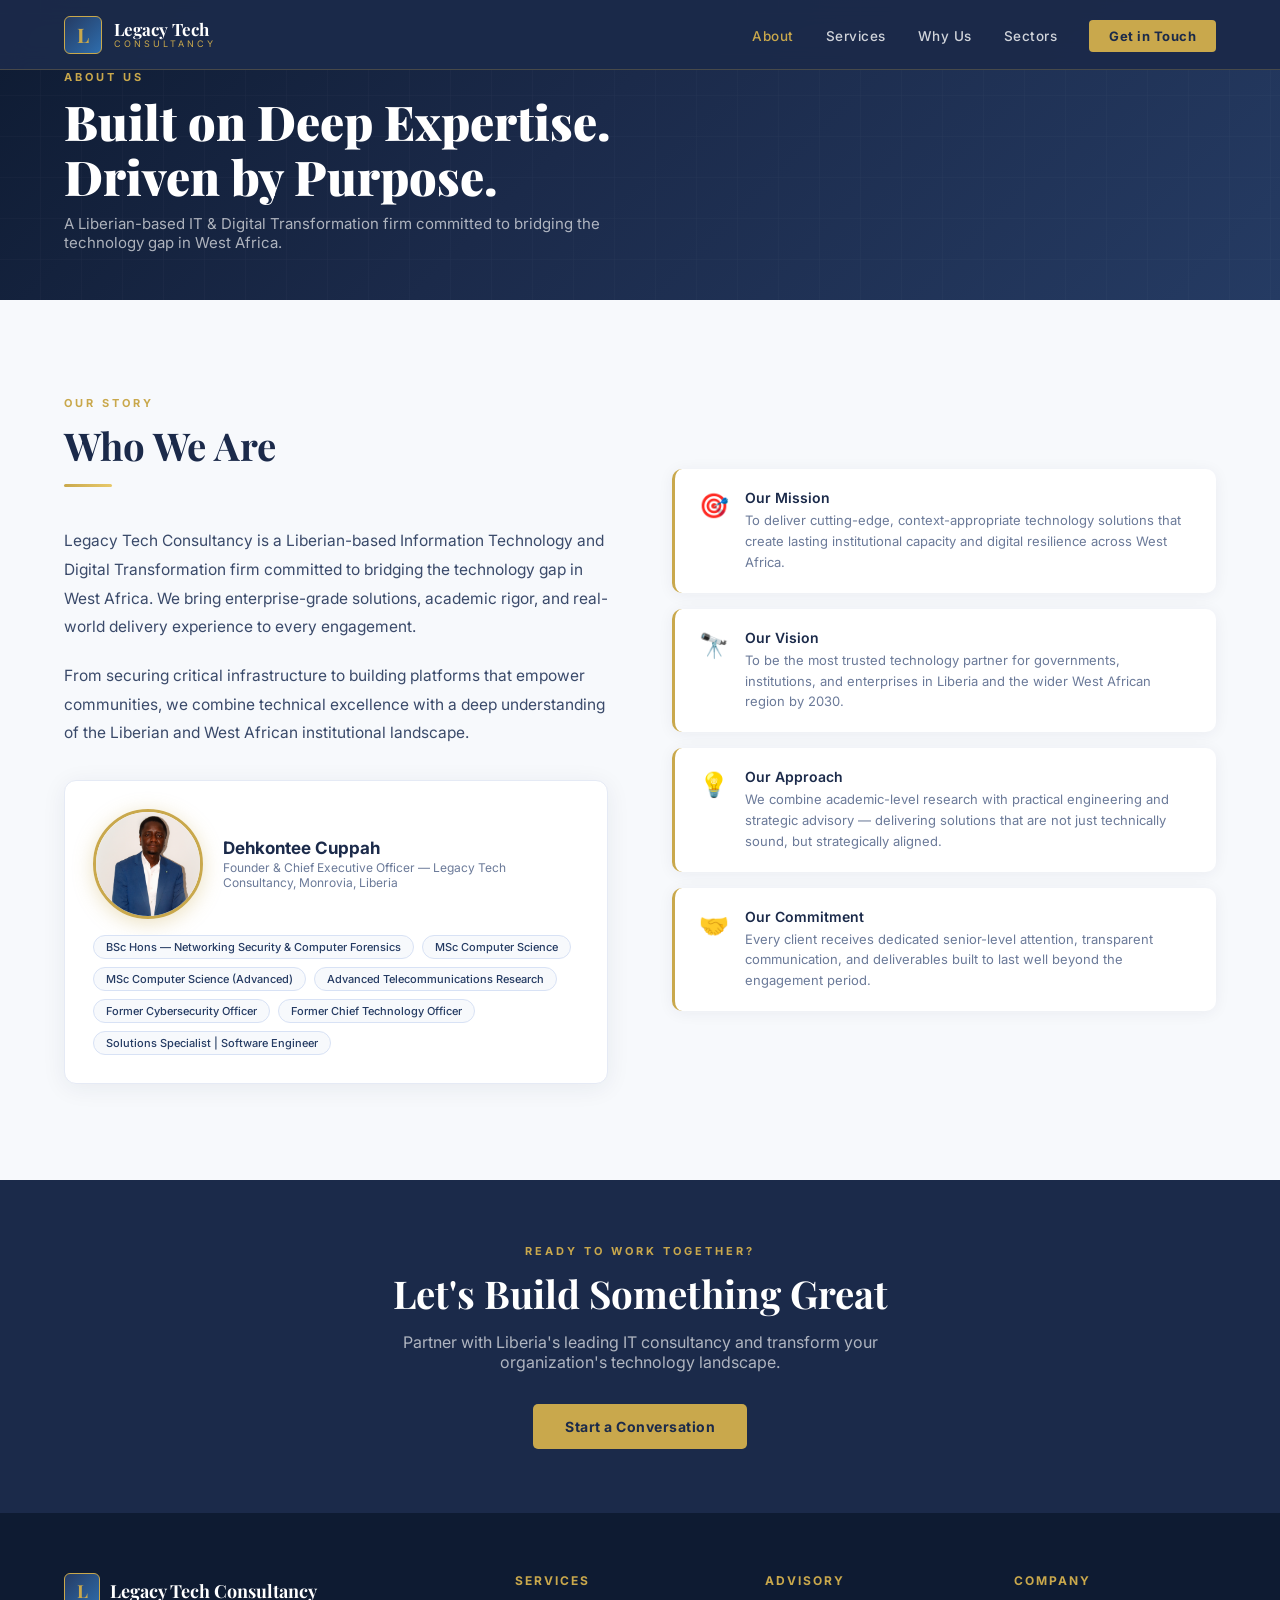
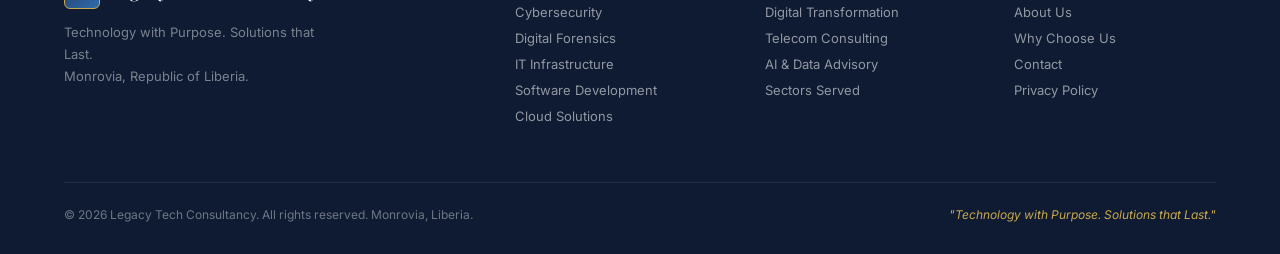
==== about.html @ e933776c "Initial website build — Legacy Tech Consultancy" ====
<!DOCTYPE html>
<html lang="en">
<head>
  <meta charset="UTF-8"/>
  <meta name="viewport" content="width=device-width, initial-scale=1.0"/>
  <title>About Us | Legacy Tech Consultancy</title>
  <link rel="stylesheet" href="assets/css/styles.css"/>
</head>
<body>

<!-- NAV -->
<nav>
  <a href="index.html" class="nav-logo">
    <div class="nav-logo-icon">L</div>
    <div class="nav-logo-text">
      <div class="brand">Legacy Tech</div>
      <div class="sub">Consultancy</div>
    </div>
  </a>
  <ul class="nav-links">
    <li><a href="about.html" class="active">About</a></li>
    <li><a href="services.html">Services</a></li>
    <li><a href="why-us.html">Why Us</a></li>
    <li><a href="sectors.html">Sectors</a></li>
    <li><a href="contact.html" class="nav-cta">Get in Touch</a></li>
  </ul>
  <div class="hamburger" onclick="toggleMenu()">
    <span></span><span></span><span></span>
  </div>
</nav>

<!-- PAGE HEADER -->
<div class="page-header">
  <div class="page-header-inner">
    <div class="page-header-tag">About Us</div>
    <h1>Built on Deep Expertise.<br/>Driven by Purpose.</h1>
    <p>A Liberian-based IT &amp; Digital Transformation firm committed to bridging the technology gap in West Africa.</p>
  </div>
</div>

<!-- ABOUT SECTION -->
<section id="about">
  <div class="section-inner">
    <div class="about-grid">
      <div class="about-left fade-up">
        <div class="section-tag">Our Story</div>
        <h2>Who We Are</h2>
        <div class="gold-line"></div>
        <p class="about-text">Legacy Tech Consultancy is a Liberian-based Information Technology and Digital Transformation firm committed to bridging the technology gap in West Africa. We bring enterprise-grade solutions, academic rigor, and real-world delivery experience to every engagement.</p>
        <p class="about-text">From securing critical infrastructure to building platforms that empower communities, we combine technical excellence with a deep understanding of the Liberian and West African institutional landscape.</p>

        <!-- FOUNDER CARD -->
        <div class="founder-card">
          <div class="founder-header">
            <img src="assets/images/founder.jpg" alt="Dehkontee Cuppah" class="founder-photo"/>
            <div>
              <div class="founder-name">Dehkontee Cuppah</div>
              <div class="founder-title">Founder &amp; Chief Executive Officer — Legacy Tech Consultancy, Monrovia, Liberia</div>
            </div>
          </div>
          <div class="credentials">
            <span class="cred-badge">BSc Hons — Networking Security &amp; Computer Forensics</span>
            <span class="cred-badge">MSc Computer Science</span>
            <span class="cred-badge">MSc Computer Science (Advanced)</span>
            <span class="cred-badge">Advanced Telecommunications Research</span>
            <span class="cred-badge">Former Cybersecurity Officer</span>
            <span class="cred-badge">Former Chief Technology Officer</span>
            <span class="cred-badge">Solutions Specialist | Software Engineer</span>
          </div>
        </div>
      </div>

      <div class="about-right fade-up">
        <div class="value-card">
          <div class="value-icon">🎯</div>
          <div>
            <div class="value-title">Our Mission</div>
            <div class="value-desc">To deliver cutting-edge, context-appropriate technology solutions that create lasting institutional capacity and digital resilience across West Africa.</div>
          </div>
        </div>
        <div class="value-card">
          <div class="value-icon">🔭</div>
          <div>
            <div class="value-title">Our Vision</div>
            <div class="value-desc">To be the most trusted technology partner for governments, institutions, and enterprises in Liberia and the wider West African region by 2030.</div>
          </div>
        </div>
        <div class="value-card">
          <div class="value-icon">💡</div>
          <div>
            <div class="value-title">Our Approach</div>
            <div class="value-desc">We combine academic-level research with practical engineering and strategic advisory — delivering solutions that are not just technically sound, but strategically aligned.</div>
          </div>
        </div>
        <div class="value-card">
          <div class="value-icon">🤝</div>
          <div>
            <div class="value-title">Our Commitment</div>
            <div class="value-desc">Every client receives dedicated senior-level attention, transparent communication, and deliverables built to last well beyond the engagement period.</div>
          </div>
        </div>
      </div>
    </div>
  </div>
</section>

<!-- CTA STRIP -->
<section style="background:var(--navy);padding:64px 5%;text-align:center;">
  <div class="section-inner">
    <div style="font-size:11px;font-weight:700;color:var(--gold);letter-spacing:3px;text-transform:uppercase;margin-bottom:12px;">Ready to Work Together?</div>
    <h2 style="color:#fff;margin-bottom:16px;">Let's Build Something Great</h2>
    <p style="color:rgba(255,255,255,0.65);font-size:16px;max-width:520px;margin:0 auto 32px;">Partner with Liberia's leading IT consultancy and transform your organization's technology landscape.</p>
    <a href="contact.html" class="btn-primary">Start a Conversation</a>
  </div>
</section>

<!-- FOOTER -->
<footer>
  <div class="footer-inner">
    <div class="footer-top">
      <div class="footer-brand">
        <div style="display:flex;align-items:center;gap:10px;margin-bottom:8px;">
          <div style="width:36px;height:36px;background:linear-gradient(135deg,var(--navy2),var(--blue));border:1.5px solid var(--gold);border-radius:6px;display:flex;align-items:center;justify-content:center;font-family:'Playfair Display',serif;font-size:18px;font-weight:700;color:var(--gold);">L</div>
          <div style="font-family:'Playfair Display',serif;font-size:18px;font-weight:700;color:#fff;">Legacy Tech Consultancy</div>
        </div>
        <div class="tagline">Technology with Purpose. Solutions that Last.<br/>Monrovia, Republic of Liberia.</div>
      </div>
      <div class="footer-col">
        <h4>Services</h4>
        <a href="services.html">Cybersecurity</a>
        <a href="services.html">Digital Forensics</a>
        <a href="services.html">IT Infrastructure</a>
        <a href="services.html">Software Development</a>
        <a href="services.html">Cloud Solutions</a>
      </div>
      <div class="footer-col">
        <h4>Advisory</h4>
        <a href="services.html">Digital Transformation</a>
        <a href="services.html">Telecom Consulting</a>
        <a href="services.html">AI &amp; Data Advisory</a>
        <a href="sectors.html">Sectors Served</a>
      </div>
      <div class="footer-col">
        <h4>Company</h4>
        <a href="about.html">About Us</a>
        <a href="why-us.html">Why Choose Us</a>
        <a href="contact.html">Contact</a>
        <a href="#">Privacy Policy</a>
      </div>
    </div>
    <div class="footer-bottom">
      <div class="copy">&copy; 2026 Legacy Tech Consultancy. All rights reserved. Monrovia, Liberia.</div>
      <div style="color:var(--gold);font-size:12px;font-style:italic;">"Technology with Purpose. Solutions that Last."</div>
    </div>
  </div>
</footer>

<script src="assets/js/main.js"></script>
</body>
</html>
---- assets/css/styles.css ----
/* ============================================================
   LEGACY TECH CONSULTANCY — SHARED STYLESHEET
   ============================================================ */

@import url('https://fonts.googleapis.com/css2?family=Playfair+Display:wght@400;600;700;900&family=Inter:wght@300;400;500;600;700&display=swap');

:root {
  --navy:    #1B2A4A;
  --navy2:   #253B63;
  --gold:    #C9A84C;
  --gold2:   #E8C96A;
  --blue:    #2E6DAD;
  --blue2:   #4A90D9;
  --white:   #FFFFFF;
  --offwhite:#F7F9FC;
  --gray:    #6B7A99;
  --dark:    #0E1B32;
  --text:    #1A2540;
}

*  { margin: 0; padding: 0; box-sizing: border-box; }
html { scroll-behavior: smooth; }
body { font-family: 'Inter', sans-serif; color: var(--text); background: #fff; overflow-x: hidden; }

/* ── NAV ──────────────────────────────────────────────────── */
nav {
  position: fixed; top: 0; left: 0; right: 0; z-index: 999;
  padding: 0 5%;
  background: rgba(27,42,74,0.97);
  backdrop-filter: blur(12px);
  display: flex; align-items: center; justify-content: space-between;
  height: 70px;
  border-bottom: 1px solid rgba(201,168,76,0.25);
}
.nav-logo { display: flex; align-items: center; gap: 12px; text-decoration: none; }
.nav-logo-icon {
  width: 38px; height: 38px;
  background: linear-gradient(135deg, var(--navy2), var(--blue));
  border: 1.5px solid var(--gold); border-radius: 6px;
  display: flex; align-items: center; justify-content: center;
  font-family: 'Playfair Display', serif; font-size: 20px; font-weight: 700; color: var(--gold);
}
.nav-logo-text .brand { font-family: 'Playfair Display', serif; font-size: 17px; font-weight: 700; color: #fff; line-height: 1.1; }
.nav-logo-text .sub { font-size: 9px; letter-spacing: 3px; color: var(--gold); text-transform: uppercase; }
.nav-links { display: flex; align-items: center; gap: 32px; list-style: none; }
.nav-links a { color: rgba(255,255,255,0.8); text-decoration: none; font-size: 13.5px; font-weight: 500; letter-spacing: 0.5px; transition: color 0.2s; }
.nav-links a:hover, .nav-links a.active { color: var(--gold); }
.nav-cta { background: var(--gold); color: var(--navy) !important; padding: 8px 20px; border-radius: 4px; font-weight: 700 !important; font-size: 13px !important; }
.nav-cta:hover { background: var(--gold2) !important; color: var(--navy) !important; }
.hamburger { display: none; flex-direction: column; gap: 5px; cursor: pointer; padding: 5px; }
.hamburger span { width: 24px; height: 2px; background: #fff; border-radius: 2px; transition: 0.3s; }

/* ── PAGE HEADER (inner pages) ───────────────────────────── */
.page-header {
  min-height: 240px;
  background: linear-gradient(135deg, var(--dark) 0%, var(--navy) 45%, var(--navy2) 100%);
  display: flex; align-items: flex-end;
  padding: 0 5% 48px;
  padding-top: 70px;
  position: relative; overflow: hidden;
}
.page-header::before {
  content: '';
  position: absolute; inset: 0; opacity: 0.04;
  background-image:
    repeating-linear-gradient(0deg, transparent, transparent 40px, rgba(255,255,255,0.5) 40px, rgba(255,255,255,0.5) 41px),
    repeating-linear-gradient(90deg, transparent, transparent 40px, rgba(255,255,255,0.5) 40px, rgba(255,255,255,0.5) 41px);
}
.page-header-inner { max-width: 1200px; margin: 0 auto; width: 100%; position: relative; z-index: 2; }
.page-header-tag { font-size: 11px; font-weight: 700; color: var(--gold); letter-spacing: 3px; text-transform: uppercase; margin-bottom: 10px; }
.page-header h1 { font-family: 'Playfair Display', serif; font-size: clamp(28px, 4vw, 48px); font-weight: 900; color: #fff; line-height: 1.15; }
.page-header p { font-size: 15px; color: rgba(255,255,255,0.65); margin-top: 10px; max-width: 560px; }

/* ── HERO (homepage) ──────────────────────────────────────── */
#hero {
  min-height: 100vh;
  background: linear-gradient(135deg, var(--dark) 0%, var(--navy) 45%, var(--navy2) 100%);
  display: flex; align-items: center;
  position: relative; overflow: hidden;
  padding-top: 70px;
}
.hero-bg-pattern {
  position: absolute; inset: 0; opacity: 0.04;
  background-image:
    repeating-linear-gradient(0deg, transparent, transparent 40px, rgba(255,255,255,0.5) 40px, rgba(255,255,255,0.5) 41px),
    repeating-linear-gradient(90deg, transparent, transparent 40px, rgba(255,255,255,0.5) 40px, rgba(255,255,255,0.5) 41px);
}
.hero-glow  { position: absolute; top: -20%; right: -10%; width: 60%; height: 100%; background: radial-gradient(ellipse at center, rgba(74,144,217,0.15) 0%, transparent 70%); pointer-events: none; }
.hero-glow2 { position: absolute; bottom: -20%; left: -5%; width: 40%; height: 70%; background: radial-gradient(ellipse at center, rgba(201,168,76,0.08) 0%, transparent 70%); pointer-events: none; }
.hero-content { position: relative; z-index: 2; max-width: 1200px; margin: 0 auto; padding: 0 5%; display: grid; grid-template-columns: 1fr 1fr; gap: 60px; align-items: center; }
.hero-tag { display: inline-flex; align-items: center; gap: 8px; background: rgba(201,168,76,0.15); border: 1px solid rgba(201,168,76,0.4); border-radius: 20px; padding: 6px 16px; margin-bottom: 24px; }
.hero-tag span { font-size: 11px; font-weight: 600; color: var(--gold); letter-spacing: 2px; text-transform: uppercase; }
.hero-tag::before { content: ''; width: 6px; height: 6px; background: var(--gold); border-radius: 50%; animation: pulse 2s infinite; }
@keyframes pulse { 0%,100%{opacity:1;} 50%{opacity:0.4;} }
h1.hero-h1 { font-family: 'Playfair Display', serif; font-size: clamp(36px, 4.5vw, 58px); font-weight: 900; color: #fff; line-height: 1.15; margin-bottom: 20px; }
h1.hero-h1 .accent { color: var(--gold); }
.hero-desc { font-size: 16px; color: rgba(255,255,255,0.7); line-height: 1.75; margin-bottom: 36px; max-width: 520px; }
.hero-buttons { display: flex; gap: 16px; flex-wrap: wrap; }
.btn-primary { background: var(--gold); color: var(--navy); padding: 14px 32px; border-radius: 5px; text-decoration: none; font-weight: 700; font-size: 14px; letter-spacing: 0.5px; transition: all 0.25s; border: none; cursor: pointer; display: inline-block; }
.btn-primary:hover { background: var(--gold2); transform: translateY(-2px); box-shadow: 0 8px 24px rgba(201,168,76,0.35); }
.btn-secondary { background: transparent; color: #fff; padding: 14px 32px; border-radius: 5px; text-decoration: none; font-weight: 600; font-size: 14px; border: 1.5px solid rgba(255,255,255,0.4); transition: all 0.25s; display: inline-block; }
.btn-secondary:hover { border-color: var(--gold); color: var(--gold); }
.hero-stats { display: grid; grid-template-columns: repeat(3,1fr); gap: 24px; margin-top: 48px; }
.stat { text-align: center; }
.stat-num { font-family: 'Playfair Display', serif; font-size: 36px; font-weight: 700; color: var(--gold); line-height: 1; }
.stat-label { font-size: 11px; color: rgba(255,255,255,0.55); letter-spacing: 1.5px; text-transform: uppercase; margin-top: 4px; }
.hero-visual { position: relative; }
.hero-card { background: rgba(255,255,255,0.05); border: 1px solid rgba(255,255,255,0.12); border-radius: 16px; padding: 32px; backdrop-filter: blur(10px); }
.hero-card-title { font-size: 13px; color: var(--gold); font-weight: 600; letter-spacing: 2px; text-transform: uppercase; margin-bottom: 20px; }
.service-pill { display: flex; align-items: center; gap: 12px; padding: 12px 16px; background: rgba(255,255,255,0.04); border: 1px solid rgba(255,255,255,0.08); border-radius: 8px; margin-bottom: 10px; transition: all 0.2s; }
.service-pill:hover { background: rgba(201,168,76,0.1); border-color: rgba(201,168,76,0.3); }
.pill-icon { width: 32px; height: 32px; border-radius: 6px; display: flex; align-items: center; justify-content: center; font-size: 16px; flex-shrink: 0; }
.pill-name { font-size: 13px; font-weight: 500; color: rgba(255,255,255,0.85); }
.pill-badge { margin-left: auto; font-size: 10px; background: rgba(201,168,76,0.2); color: var(--gold); padding: 2px 8px; border-radius: 10px; font-weight: 600; }

/* ── SECTION SHARED ───────────────────────────────────────── */
section { padding: 96px 5%; }
.section-inner { max-width: 1200px; margin: 0 auto; }
.section-tag { font-size: 11px; font-weight: 700; color: var(--gold); letter-spacing: 3px; text-transform: uppercase; margin-bottom: 12px; }
h2 { font-family: 'Playfair Display', serif; font-size: clamp(28px, 3vw, 40px); font-weight: 700; color: var(--navy); line-height: 1.2; margin-bottom: 16px; }
.section-intro { font-size: 16px; color: var(--gray); line-height: 1.75; max-width: 600px; }
.gold-line { width: 48px; height: 3px; background: linear-gradient(90deg, var(--gold), var(--gold2)); border-radius: 2px; margin: 16px 0 40px; }

/* ── ABOUT ────────────────────────────────────────────────── */
#about { background: var(--offwhite); }
.about-grid { display: grid; grid-template-columns: 1fr 1fr; gap: 64px; align-items: center; }
.about-left h2 { margin-bottom: 0; }
.about-text { font-size: 15.5px; color: #3A4A6A; line-height: 1.85; margin-bottom: 20px; }
.founder-card { background: #fff; border-radius: 12px; padding: 28px; border: 1px solid #E5EAF5; box-shadow: 0 4px 24px rgba(27,42,74,0.07); margin-top: 32px; }
.founder-header { display: flex; align-items: center; gap: 20px; margin-bottom: 16px; }
.founder-photo {
  width: 110px; height: 110px;
  border-radius: 50%;
  object-fit: cover;
  object-position: center top;
  border: 3px solid var(--gold);
  box-shadow: 0 4px 20px rgba(201,168,76,0.35);
  flex-shrink: 0;
}
.founder-name { font-weight: 700; color: var(--navy); font-size: 17px; }
.founder-title { font-size: 12px; color: var(--gray); margin-top: 2px; }
.credentials { display: flex; flex-wrap: wrap; gap: 8px; margin-top: 12px; }
.cred-badge { background: var(--offwhite); border: 1px solid #D8E2F5; border-radius: 20px; padding: 4px 12px; font-size: 11px; color: var(--navy2); font-weight: 500; }
.about-right { display: flex; flex-direction: column; gap: 16px; }
.value-card { background: #fff; border-radius: 10px; padding: 20px 24px; border-left: 3px solid var(--gold); box-shadow: 0 2px 16px rgba(27,42,74,0.06); display: flex; gap: 16px; align-items: flex-start; }
.value-icon { font-size: 24px; flex-shrink: 0; margin-top: 2px; }
.value-title { font-weight: 600; color: var(--navy); font-size: 14px; margin-bottom: 4px; }
.value-desc { font-size: 13px; color: var(--gray); line-height: 1.6; }

/* ── SERVICES ─────────────────────────────────────────────── */
#services { background: #fff; }
.services-grid { display: grid; grid-template-columns: repeat(auto-fill, minmax(260px, 1fr)); gap: 16px; }
.service-card { background: #fff; border-radius: 10px; padding: 20px 22px; border: 1px solid #E5EAF5; box-shadow: 0 2px 12px rgba(27,42,74,0.05); transition: all 0.3s; position: relative; overflow: hidden; }
.service-card::before { content: ''; position: absolute; top: 0; left: 0; right: 0; height: 3px; background: linear-gradient(90deg, var(--gold), var(--gold2)); transform: scaleX(0); transform-origin: left; transition: transform 0.3s; }
.service-card:hover { transform: translateY(-3px); box-shadow: 0 10px 32px rgba(27,42,74,0.10); border-color: rgba(201,168,76,0.3); }
.service-card:hover::before { transform: scaleX(1); }
.svc-icon-wrap { width: 40px; height: 40px; background: linear-gradient(135deg, var(--offwhite), #E8EEF8); border-radius: 10px; display: flex; align-items: center; justify-content: center; font-size: 20px; margin-bottom: 14px; border: 1px solid #DCE5F5; }
.svc-name { font-family: 'Playfair Display', serif; font-size: 16px; font-weight: 600; color: var(--navy); margin-bottom: 8px; }
.svc-desc { font-size: 13px; color: var(--gray); line-height: 1.65; margin-bottom: 12px; }
.svc-tags { display: flex; flex-wrap: wrap; gap: 5px; }
.svc-tag { font-size: 10px; background: var(--offwhite); color: var(--navy2); padding: 2px 9px; border-radius: 12px; font-weight: 500; }

/* ── WHY US (white background) ───────────────────────────── */
#why { background: #ffffff; }
#why h2 { color: var(--navy); }
#why .section-intro { color: var(--gray); }
.why-grid { display: grid; grid-template-columns: repeat(auto-fill, minmax(240px, 1fr)); gap: 16px; }
.why-card { background: #fff; border: 1px solid #E5EAF5; border-radius: 10px; padding: 20px 22px; transition: all 0.3s; box-shadow: 0 2px 12px rgba(27,42,74,0.05); }
.why-card:hover { background: var(--offwhite); border-color: rgba(201,168,76,0.4); transform: translateY(-3px); box-shadow: 0 10px 28px rgba(27,42,74,0.10); }
.why-num { font-family: 'Playfair Display', serif; font-size: 32px; font-weight: 700; color: rgba(201,168,76,0.35); line-height: 1; margin-bottom: 6px; }
.why-title { font-weight: 600; color: var(--navy); font-size: 14px; margin-bottom: 6px; }
.why-desc { font-size: 12.5px; color: var(--gray); line-height: 1.65; }

/* ── SECTORS ──────────────────────────────────────────────── */
#sectors { background: var(--offwhite); }
.sectors-grid { display: grid; grid-template-columns: repeat(auto-fill, minmax(180px, 1fr)); gap: 16px; }
.sector-card { background: #fff; border-radius: 10px; padding: 20px; text-align: center; border: 1px solid #E5EAF5; box-shadow: 0 2px 12px rgba(27,42,74,0.05); transition: all 0.25s; }
.sector-card:hover { border-color: var(--gold); transform: translateY(-2px); }
.sector-icon { font-size: 32px; margin-bottom: 12px; }
.sector-name { font-weight: 600; color: var(--navy); font-size: 13.5px; }

/* ── CONTACT ──────────────────────────────────────────────── */
#contact { background: #fff; }
.contact-grid { display: grid; grid-template-columns: 1fr 1fr; gap: 64px; }
.contact-info-item { display: flex; align-items: flex-start; gap: 16px; margin-bottom: 28px; }
.ci-icon { width: 44px; height: 44px; background: linear-gradient(135deg, var(--navy), var(--blue)); border-radius: 8px; display: flex; align-items: center; justify-content: center; font-size: 18px; flex-shrink: 0; }
.ci-label { font-size: 11px; color: var(--gray); font-weight: 600; letter-spacing: 1.5px; text-transform: uppercase; margin-bottom: 4px; }
.ci-value { font-size: 15px; color: var(--navy); font-weight: 500; }
form { display: flex; flex-direction: column; gap: 16px; }
.form-row { display: grid; grid-template-columns: 1fr 1fr; gap: 16px; }
input, textarea, select { width: 100%; padding: 13px 16px; border: 1.5px solid #DCE5F5; border-radius: 6px; font-size: 14px; color: var(--text); font-family: 'Inter', sans-serif; outline: none; transition: border-color 0.2s; background: #fff; }
input:focus, textarea:focus, select:focus { border-color: var(--blue2); }
textarea { resize: vertical; min-height: 120px; }
.form-submit { background: var(--navy); color: #fff; padding: 14px 32px; border-radius: 6px; border: none; font-size: 14px; font-weight: 700; cursor: pointer; font-family: 'Inter', sans-serif; letter-spacing: 0.5px; transition: all 0.25s; display: flex; align-items: center; gap: 8px; justify-content: center; }
.form-submit:hover { background: var(--navy2); transform: translateY(-1px); }
.form-note { font-size: 12px; color: var(--gray); text-align: center; margin-top: 4px; }
.success-msg { display: none; background: #F0FFF4; border: 1px solid #9AE6B4; border-radius: 6px; padding: 14px; text-align: center; color: #276749; font-weight: 500; font-size: 14px; }

/* ── FOOTER ───────────────────────────────────────────────── */
footer { background: var(--dark); color: rgba(255,255,255,0.6); padding: 60px 5% 32px; }
.footer-inner { max-width: 1200px; margin: 0 auto; }
.footer-top { display: grid; grid-template-columns: 2fr 1fr 1fr 1fr; gap: 48px; margin-bottom: 48px; }
.footer-brand .tagline { font-size: 13px; color: rgba(255,255,255,0.45); line-height: 1.7; margin-top: 12px; max-width: 280px; }
.footer-col h4 { font-size: 12px; font-weight: 700; color: var(--gold); letter-spacing: 2px; text-transform: uppercase; margin-bottom: 16px; }
.footer-col a { display: block; font-size: 13px; color: rgba(255,255,255,0.55); text-decoration: none; margin-bottom: 10px; transition: color 0.2s; }
.footer-col a:hover { color: var(--gold); }
.footer-bottom { border-top: 1px solid rgba(255,255,255,0.08); padding-top: 24px; display: flex; justify-content: space-between; align-items: center; flex-wrap: wrap; gap: 12px; font-size: 12px; }
.footer-bottom .copy { color: rgba(255,255,255,0.4); }
.footer-gold { color: var(--gold); }

/* ── ANIMATIONS ───────────────────────────────────────────── */
.fade-up { opacity: 0; transform: translateY(30px); transition: opacity 0.6s ease, transform 0.6s ease; }
.fade-up.visible { opacity: 1; transform: translateY(0); }

/* ── MOBILE ───────────────────────────────────────────────── */
@media (max-width: 900px) {
  .hero-content { grid-template-columns: 1fr; gap: 40px; }
  .hero-visual { display: none; }
  .about-grid, .contact-grid { grid-template-columns: 1fr; }
  .footer-top { grid-template-columns: 1fr 1fr; }
  .nav-links { display: none; }
  .hamburger { display: flex; }
}
@media (max-width: 600px) {
  .form-row { grid-template-columns: 1fr; }
  .footer-top { grid-template-columns: 1fr; }
  .hero-stats { grid-template-columns: repeat(3, 1fr); }
}
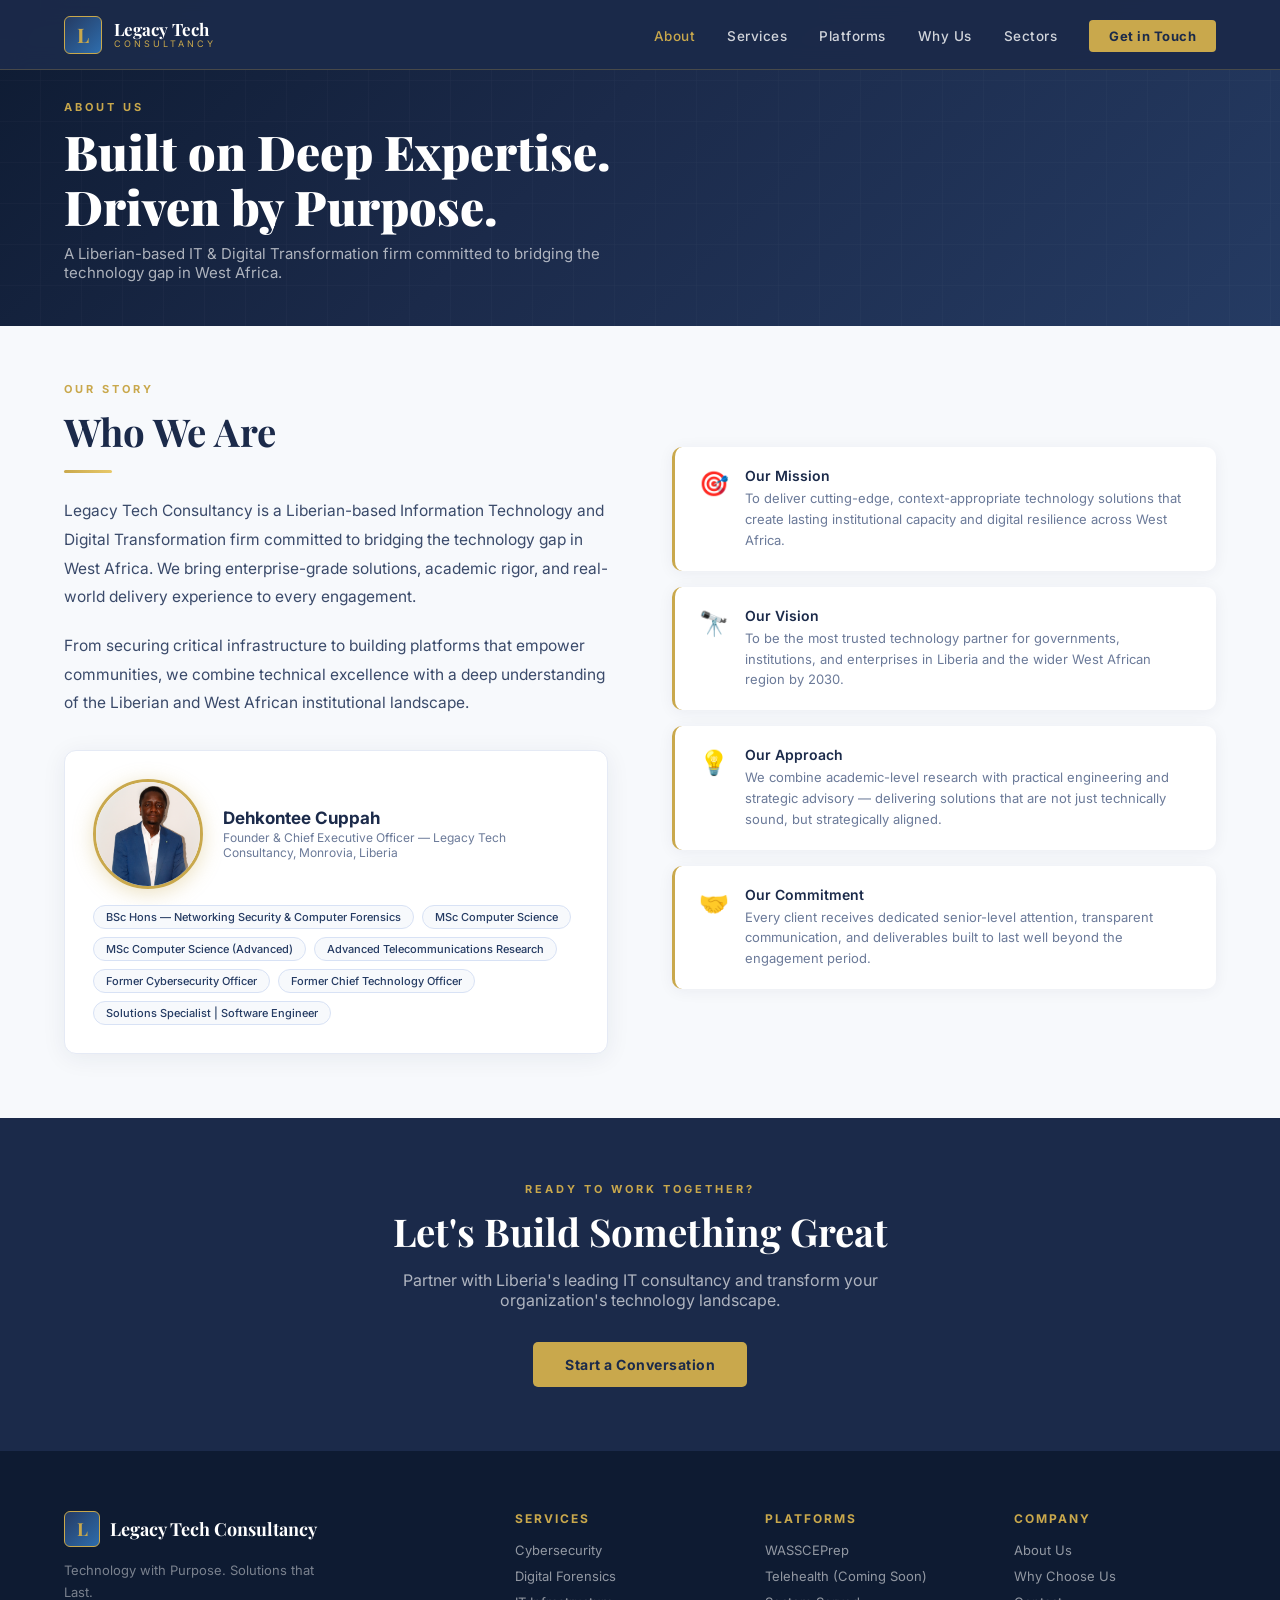
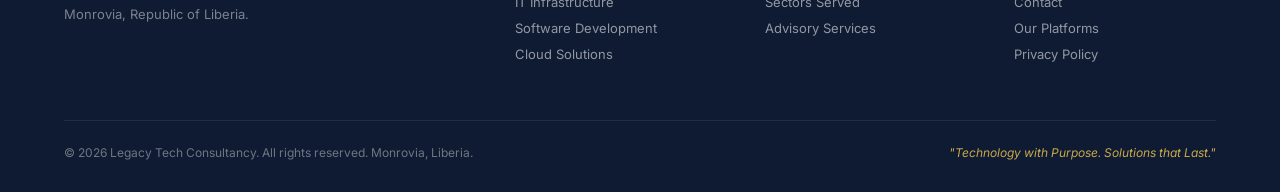
==== commit 02f5ea73: "General upates" ====
--- a/about.html
+++ b/about.html
@@ -20,6 +20,7 @@
   <ul class="nav-links">
     <li><a href="about.html" class="active">About</a></li>
     <li><a href="services.html">Services</a></li>
+    <li><a href="platforms.html">Platforms</a></li>
     <li><a href="why-us.html">Why Us</a></li>
     <li><a href="sectors.html">Sectors</a></li>
     <li><a href="contact.html" class="nav-cta">Get in Touch</a></li>
@@ -134,17 +135,18 @@
         <a href="services.html">Cloud Solutions</a>
       </div>
       <div class="footer-col">
-        <h4>Advisory</h4>
-        <a href="services.html">Digital Transformation</a>
-        <a href="services.html">Telecom Consulting</a>
-        <a href="services.html">AI &amp; Data Advisory</a>
+        <h4>Platforms</h4>
+        <a href="https://wassceprep.netlify.app/" target="_blank">WASSCEPrep</a>
+        <a href="platforms.html">Telehealth (Coming Soon)</a>
         <a href="sectors.html">Sectors Served</a>
+        <a href="services.html">Advisory Services</a>
       </div>
       <div class="footer-col">
         <h4>Company</h4>
         <a href="about.html">About Us</a>
         <a href="why-us.html">Why Choose Us</a>
         <a href="contact.html">Contact</a>
+        <a href="platforms.html">Our Platforms</a>
         <a href="#">Privacy Policy</a>
       </div>
     </div>
--- a/assets/css/styles.css
+++ b/assets/css/styles.css
@@ -51,12 +51,12 @@
 .hamburger span { width: 24px; height: 2px; background: #fff; border-radius: 2px; transition: 0.3s; }
 
 /* ── PAGE HEADER (inner pages) ───────────────────────────── */
+.page-header + section, .page-header + div + section { padding-top: 56px; }
 .page-header {
-  min-height: 240px;
+  min-height: 220px;
   background: linear-gradient(135deg, var(--dark) 0%, var(--navy) 45%, var(--navy2) 100%);
-  display: flex; align-items: flex-end;
-  padding: 0 5% 48px;
-  padding-top: 70px;
+  display: flex; align-items: center;
+  padding: 100px 5% 44px;
   position: relative; overflow: hidden;
 }
 .page-header::before {
@@ -114,12 +114,12 @@
 .pill-badge { margin-left: auto; font-size: 10px; background: rgba(201,168,76,0.2); color: var(--gold); padding: 2px 8px; border-radius: 10px; font-weight: 600; }
 
 /* ── SECTION SHARED ───────────────────────────────────────── */
-section { padding: 96px 5%; }
+section { padding: 64px 5%; }
 .section-inner { max-width: 1200px; margin: 0 auto; }
 .section-tag { font-size: 11px; font-weight: 700; color: var(--gold); letter-spacing: 3px; text-transform: uppercase; margin-bottom: 12px; }
 h2 { font-family: 'Playfair Display', serif; font-size: clamp(28px, 3vw, 40px); font-weight: 700; color: var(--navy); line-height: 1.2; margin-bottom: 16px; }
 .section-intro { font-size: 16px; color: var(--gray); line-height: 1.75; max-width: 600px; }
-.gold-line { width: 48px; height: 3px; background: linear-gradient(90deg, var(--gold), var(--gold2)); border-radius: 2px; margin: 16px 0 40px; }
+.gold-line { width: 48px; height: 3px; background: linear-gradient(90deg, var(--gold), var(--gold2)); border-radius: 2px; margin: 16px 0 24px; }
 
 /* ── ABOUT ────────────────────────────────────────────────── */
 #about { background: var(--offwhite); }
@@ -226,3 +226,23 @@
   .footer-top { grid-template-columns: 1fr; }
   .hero-stats { grid-template-columns: repeat(3, 1fr); }
 }
+
+/* ── PLATFORMS PAGE ───────────────────────────────────────── */
+.platform-block .btn-secondary {
+  color: var(--navy) !important;
+  border-color: rgba(27,42,74,0.3) !important;
+}
+.platform-block .btn-secondary:hover {
+  border-color: var(--navy) !important;
+  color: var(--navy) !important;
+}
+
+/* Nav active state for platforms */
+.nav-links a[href="platforms.html"].active { color: var(--gold); }
+
+/* Platforms section on homepage responsive */
+@media (max-width: 768px) {
+  section > .section-inner > div[style*="grid-template-columns:1fr 1fr"] {
+    grid-template-columns: 1fr !important;
+  }
+}
